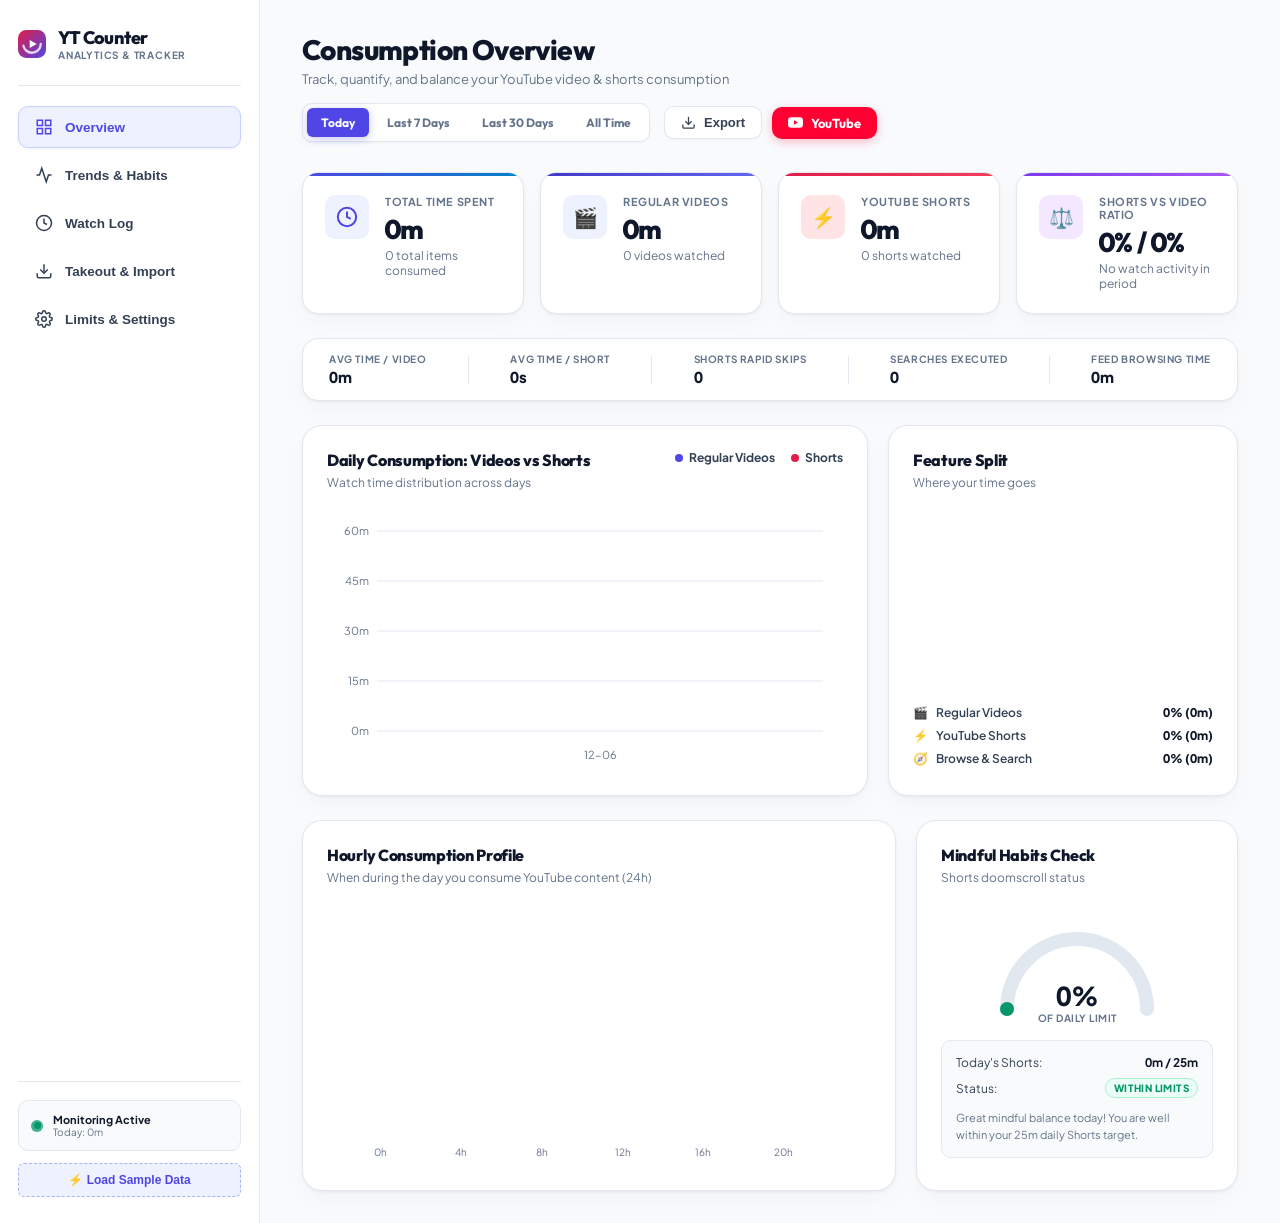
==== index.html @ 4c9583de "Initial commit: YouTube Consumption Counter & Habit Tracker" ====
<!DOCTYPE html>
<html lang="en">
<head>
  <meta charset="UTF-8">
  <meta http-equiv="refresh" content="0; url=dashboard.html">
  <title>YouTube Consumption Counter</title>
</head>
<body style="background: #080C14; color: #FFF; font-family: sans-serif; display: flex; align-items: center; justify-content: center; height: 100vh;">
  <p>Loading YouTube Consumption Counter Dashboard... <a href="dashboard.html" style="color: #00F2FE;">Click here if not redirected</a>.</p>
</body>
</html>
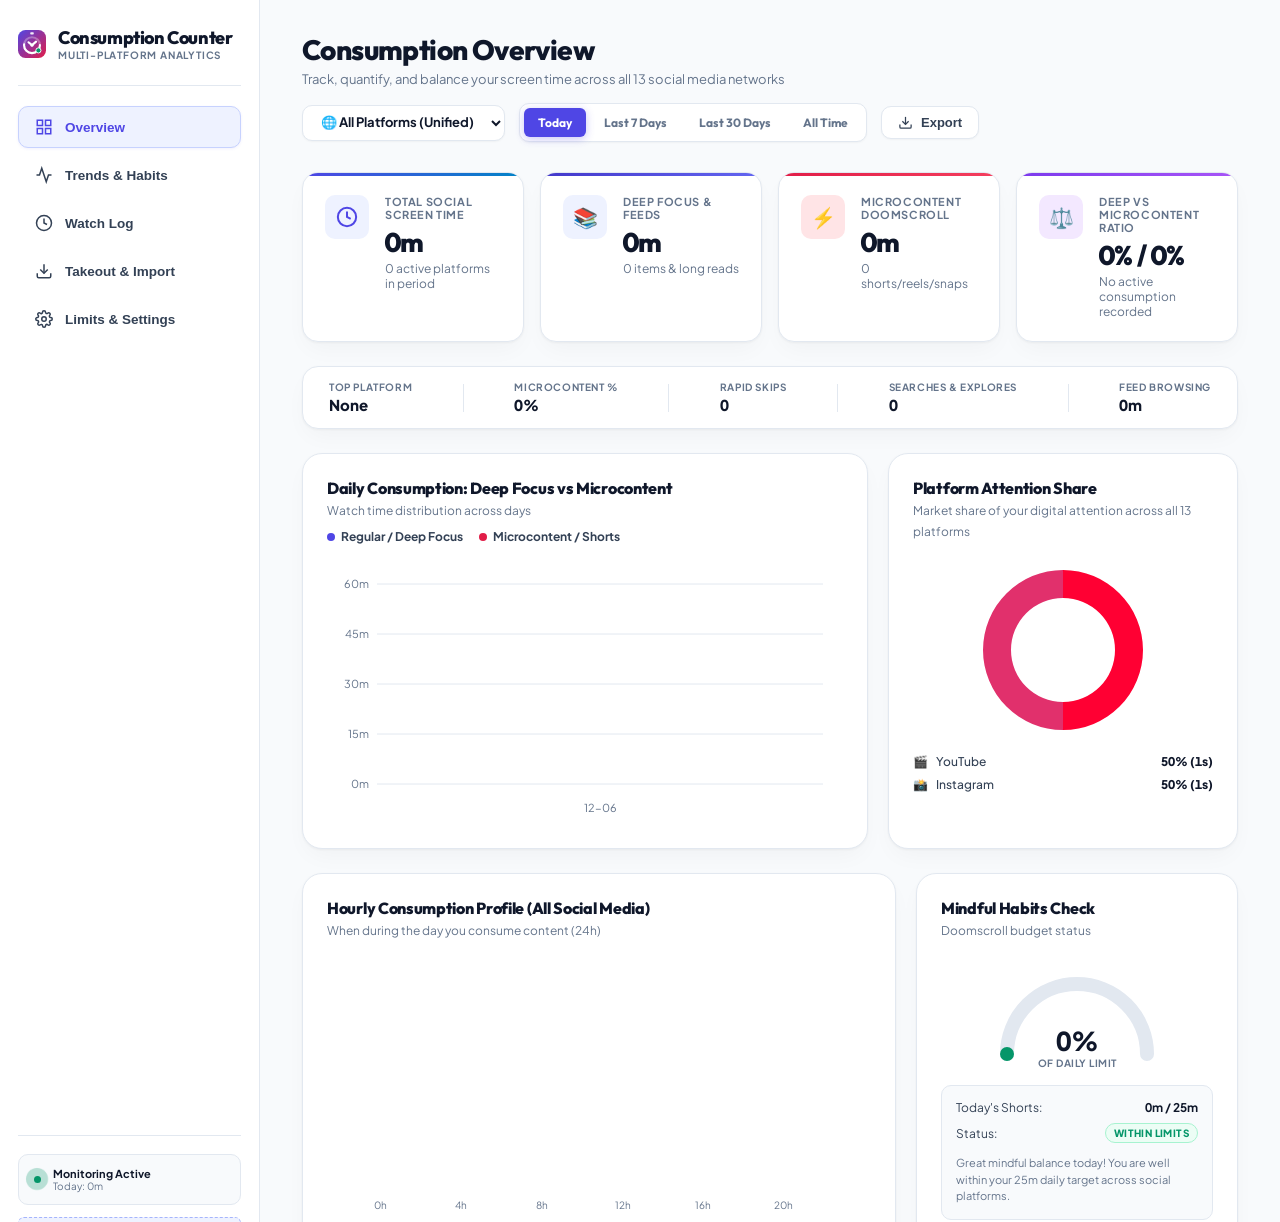
==== commit 48fdf24f: "Unify project branding, icons, and package name to Consumption Counter" ====
--- a/index.html
+++ b/index.html
@@ -3,9 +3,9 @@
 <head>
   <meta charset="UTF-8">
   <meta http-equiv="refresh" content="0; url=dashboard.html">
-  <title>YouTube Consumption Counter</title>
+  <title>Consumption Counter</title>
 </head>
-<body style="background: #080C14; color: #FFF; font-family: sans-serif; display: flex; align-items: center; justify-content: center; height: 100vh;">
-  <p>Loading YouTube Consumption Counter Dashboard... <a href="dashboard.html" style="color: #00F2FE;">Click here if not redirected</a>.</p>
+<body style="background: #F8FAFC; color: #0F172A; font-family: system-ui, -apple-system, sans-serif; display: flex; align-items: center; justify-content: center; height: 100vh; margin: 0;">
+  <p>Loading Consumption Counter Dashboard... <a href="dashboard.html" style="color: #4F46E5; font-weight: 600;">Click here if not redirected</a>.</p>
 </body>
 </html>
